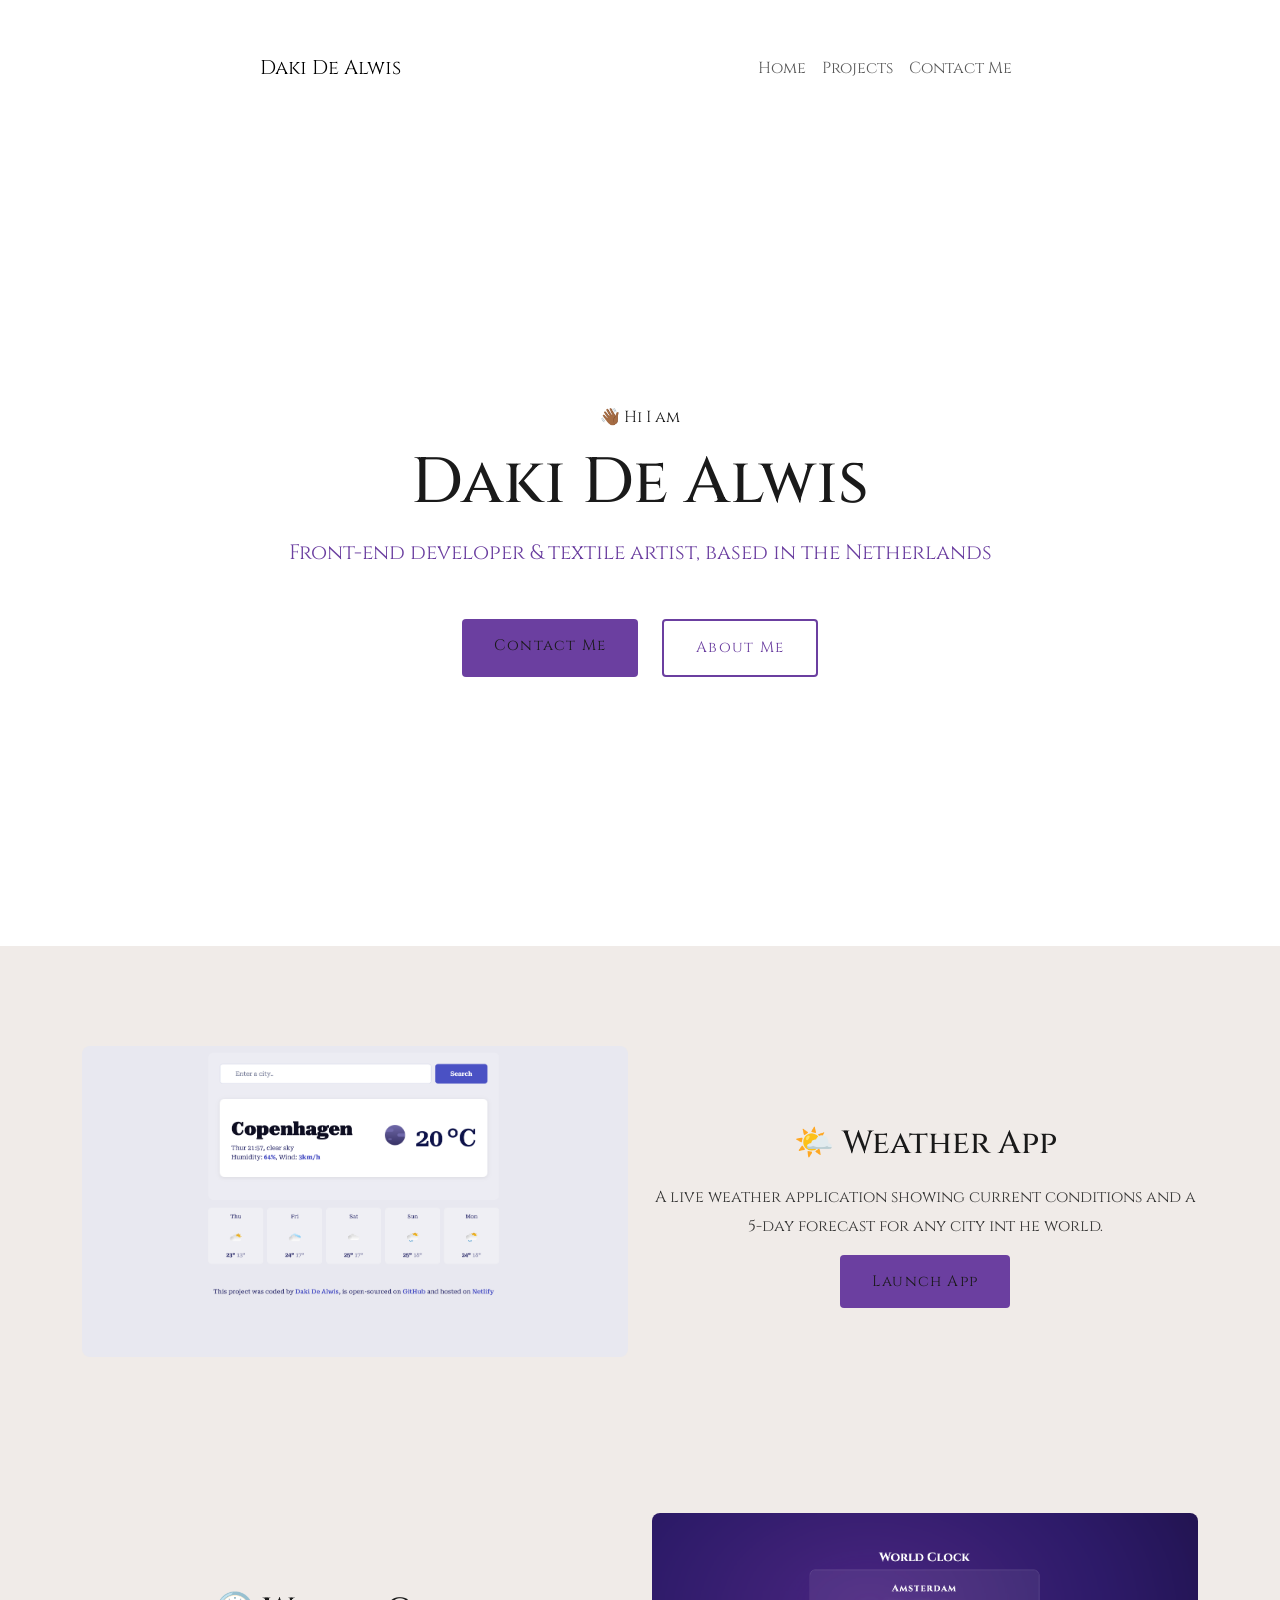
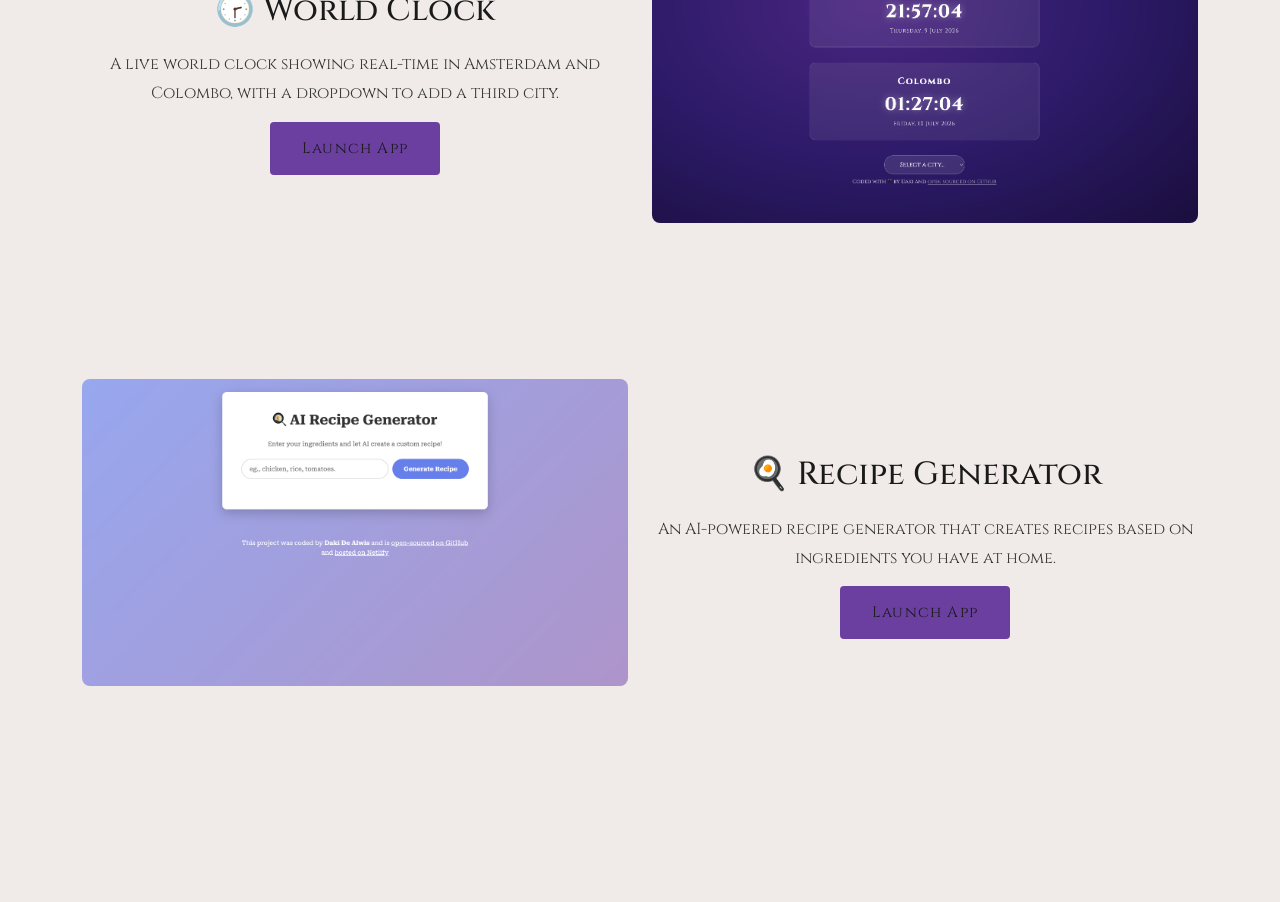
==== index.html @ 55eca7d0 "Add responsive navbar to about page, fix Contact Me Link, add project thumbnails html" ====
<!DOCTYPE html>
<html lang="en">
<head>
    <meta charset="UTF-8">
    <meta name="viewport" content="width=device-width, initial-scale=1.0">
    <title>Daki De Alwis</title>
    <link href="https://cdn.jsdelivr.net/npm/bootstrap@5.3.0/dist/css/bootstrap.min.css" 
  rel="stylesheet" />
    <link rel="stylesheet" href="style.css" />

</head>
<body>
    <nav class="navbar navbar-expand-lg navbar-light bg-white sticky-top">
        <div class="container">
            <a class="navbar-brand" href="#hero">Daki De Alwis</a>
            <div class="navbar-nav ms-auto">
                <a class="nav-link" href="#hero">Home</a>
                <a class="nav-link" href="#projects">Projects</a>
                <a class="nav-link" href="#contact">Contact Me</a>
            </div>
        </div>
    </nav>

    <section id="hero" class="hero-section">
        <div class="container text-center">
        <p>👋🏾 Hi I am</p>
        <h1>Daki De Alwis</h1>
        <h2>Front-end developer & textile artist, based in the Netherlands</h2>
        <div class="buttons">
            <a href="about.html#contact" class="button button-primary">Contact Me</a>
            <a href="about.html" class="button button-secondary">About Me</a>
        </div>
    </div>
    </section>

    <section id="projects" class="projects-section">
        <div class="container-lg">

            <div class="row align-items-center project-row">
                <div class="col-md-6">
                        <img src="weather-app.png" alt="Weather App Screenshot" class="project-image" />
                    </div>
                    <div class="col-md-6">
                        <h3>🌤️ Weather App</h3>
                        <p>A live weather application showing current conditions and a 5-day forecast for any city int he world.</p>
                        <a href="elegant-squirrel-b3b1a8.netlify.app" target="_blank" class="button button-primary">Launch App</a> 
                    </div>
                </div>

            <div class="row align-items-center project-row">
                <div class="col-md-6 order-md-2">
                        <img src="world-clock.png" alt="World Clock Screenshot" class="project-image" />
                </div>
                <div class="col-md-6 order-md-1">
                        <h3>🕝 World Clock</h3>
                        <p>A live world clock showing real-time in Amsterdam and Colombo, with a dropdown to add a third city.</p>
                        <a href="dakiworldclock.netlify.app" target="_blank" class="button button-primary">Launch App</a>
                    </div>
                </div>

                <div class="row align-items-center project-row">
                    <div class="col-md-6">
                        <img src="recipe-generator.png" alt="Recipe Generator Screenshot" class="project-image" />
                    </div>
                    <div class="col-md-6">  
                        <h3>🍳 Recipe Generator</h3>
                        <p>An AI-powered recipe generator that creates recipes based on ingredients you have at home.</p>
                        <a href="dakis-ai-recipe-generator.netlify.app" target="_blank" class="button button-primary">Launch App</a>
                    </div>
                </div>

        </div>
    </section>
    
    <script src="https://cdn.jsdelivr.net/npm/bootstrap@5.3.0/dist/js/bootstrap.bundle.min.js">
    </script>
</body>
</html>
---- style.css ----
@import url("https://fonts.googleapis.com/css2?family=Cinzel:wght@400;700&display=swap");

:root {
  --primary-color: #6b3fa0;
  --secondary-color: #f0ebe8;
  --text-dark: #1a1a1a;
  --text-light: #fffff;
  --font-main: "Cinzel", serif;
}

html {
  scroll-behavior: smooth;
}

* {
  margin: 0;
  padding: 0;
  box-sizing: border-box;
}

body {
  font-family: var(--font-main);
  color: var(--text-dark);
  min-height: 100vh;
  text-align: center;
}

.container {
  max-width: 800px;
  padding: 40px 20px;
}

h1 {
  font-size: 4rem;
  margin-bottom: 16px;
}

h2 {
  font-size: 1.3rem;
  font-weight: 400;
  color: var(--primary-color);
  margin-bottom: 48px;
  line-height: 1.6;
}

.buttons {
  display: flex;
  justify-content: center;
  gap: 24px;
}

.button {
  padding: 16px 32px;
  border-radius: 4px;
  text-decoration: none;
  font-family: var(--font-main);
  font-size: 0.95rem;
  letter-spacing: 0.08em;
}

.button-primary {
  background-color: var(--primary-color);
  color: var(--text-light);
}

.button-secondary {
  border: 2px solid var(--primary-color);
  color: var(--primary-color);
}

.about-container {
  max-width: 900px;
  margin: 0 auto;
  padding: 32px 20px;
  text-align: center;
}

.back-link {
  display: inline-block;
  margin-bottom: 32px;
  color: var(--primary-color);
  text-decoration: none;
  font-size: 0.85em;
  letter-spacing: 0.08em;
}

.cards {
  display: flex;
  gap: 24px;
  margin: 24px 0;
  text-align: left;
}

.card {
  background-color: var(--secondary-color);
  padding: 32px;
  border-radius: 8px;
  flex: 1;
  line-height: 1.8;
  display: flex;
  flex-direction: column;
  gap: 16px;
}

#contact {
  margin-top: 24px;
}

#contact h3 {
  font-size: 1.8rem;
  margin-bottom: 12px;
}

#contact a {
  color: var(--primary-color);
  font-size: 1rem;
  letter-spacing: 0.05em;
}

.hero-section {
  min-height: 90vh;
  display: flex;
  align-items: center;
  justify-content: center;
  text-align: center;
}

.projects-section {
  padding: 80px 20px;
  background-color: var(--secondary-color);
}

.project-row {
  margin-bottom: 100px;
  padding: 20px 0;
}

.project-row h3 {
  font-size: 2rem;
  margin-bottom: 20px;
}

.project-row p {
  font-size: 1rem;
  line-height: 1.8;
  margin-bottom: 28px;
  opacity: 0.85;
}

.project-image {
  width: 100%;
  border-radius: 8px;
  margin-bottom: 16px;
}
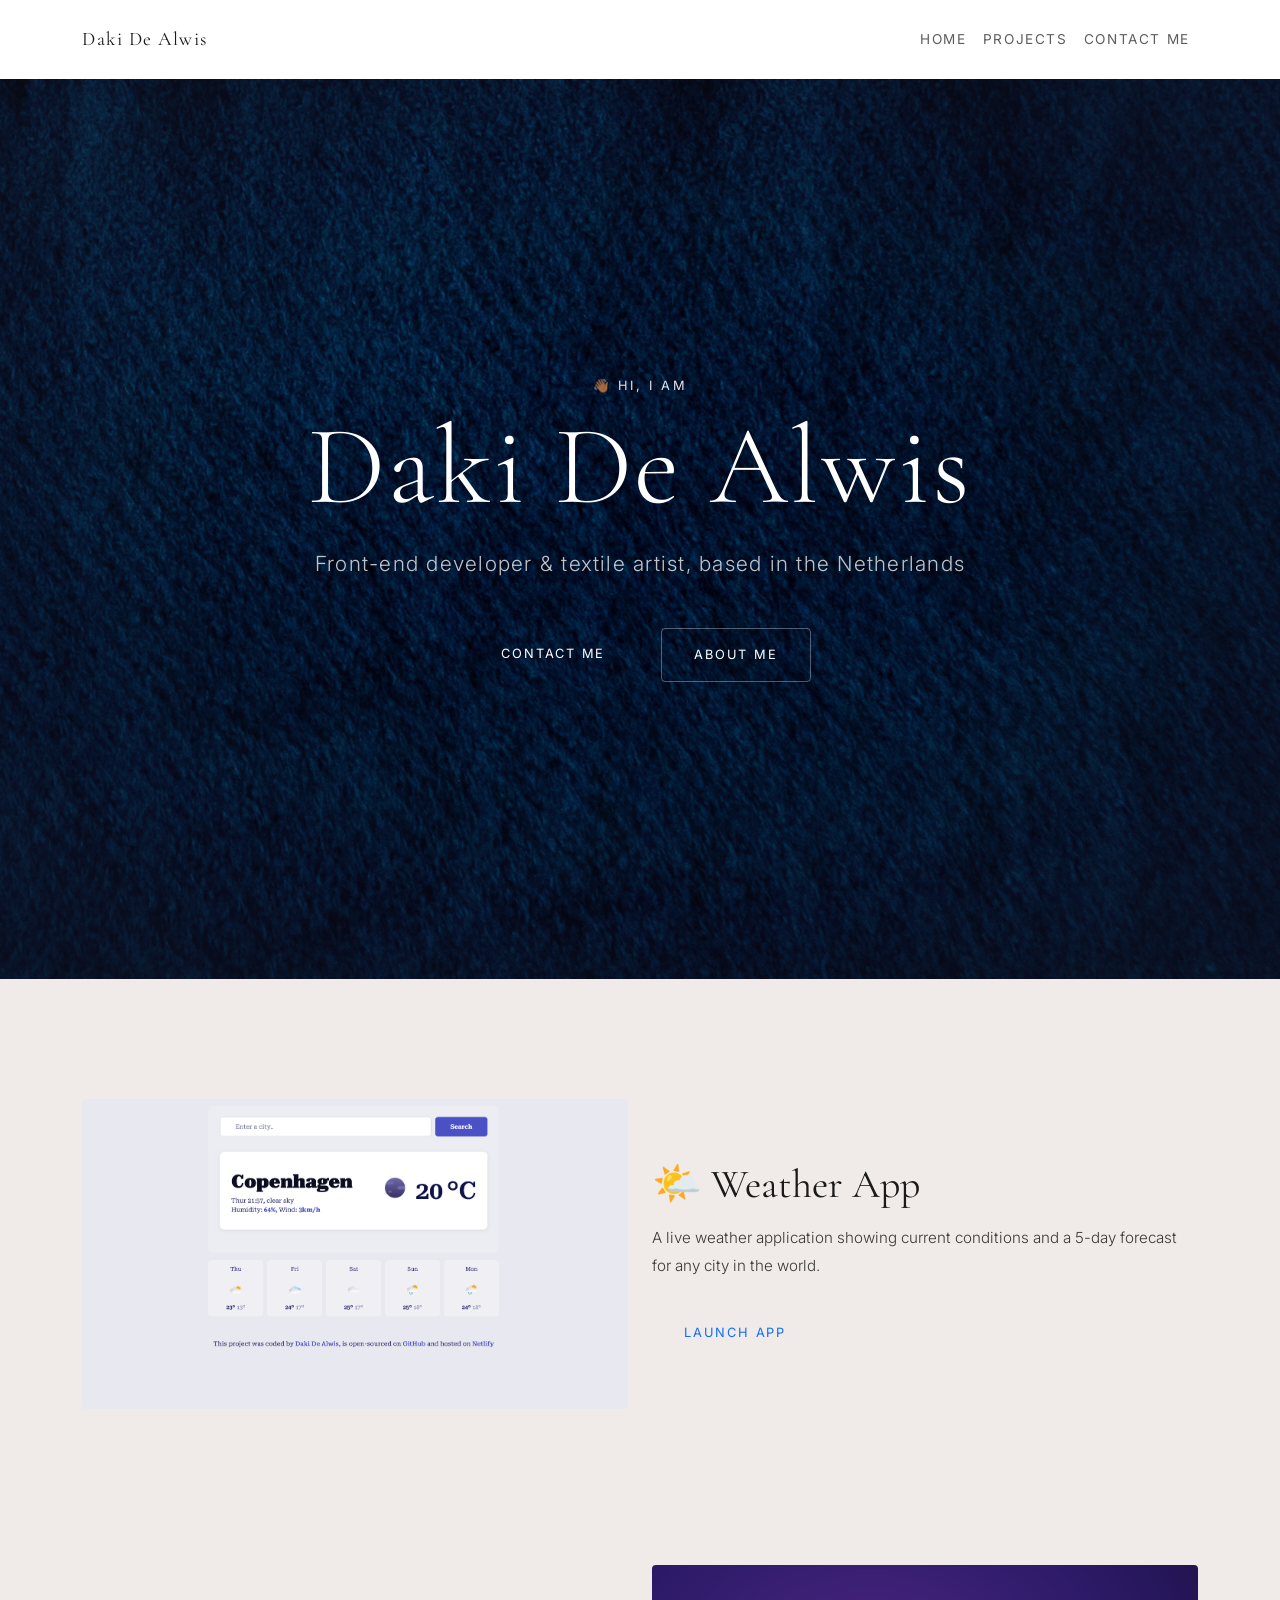
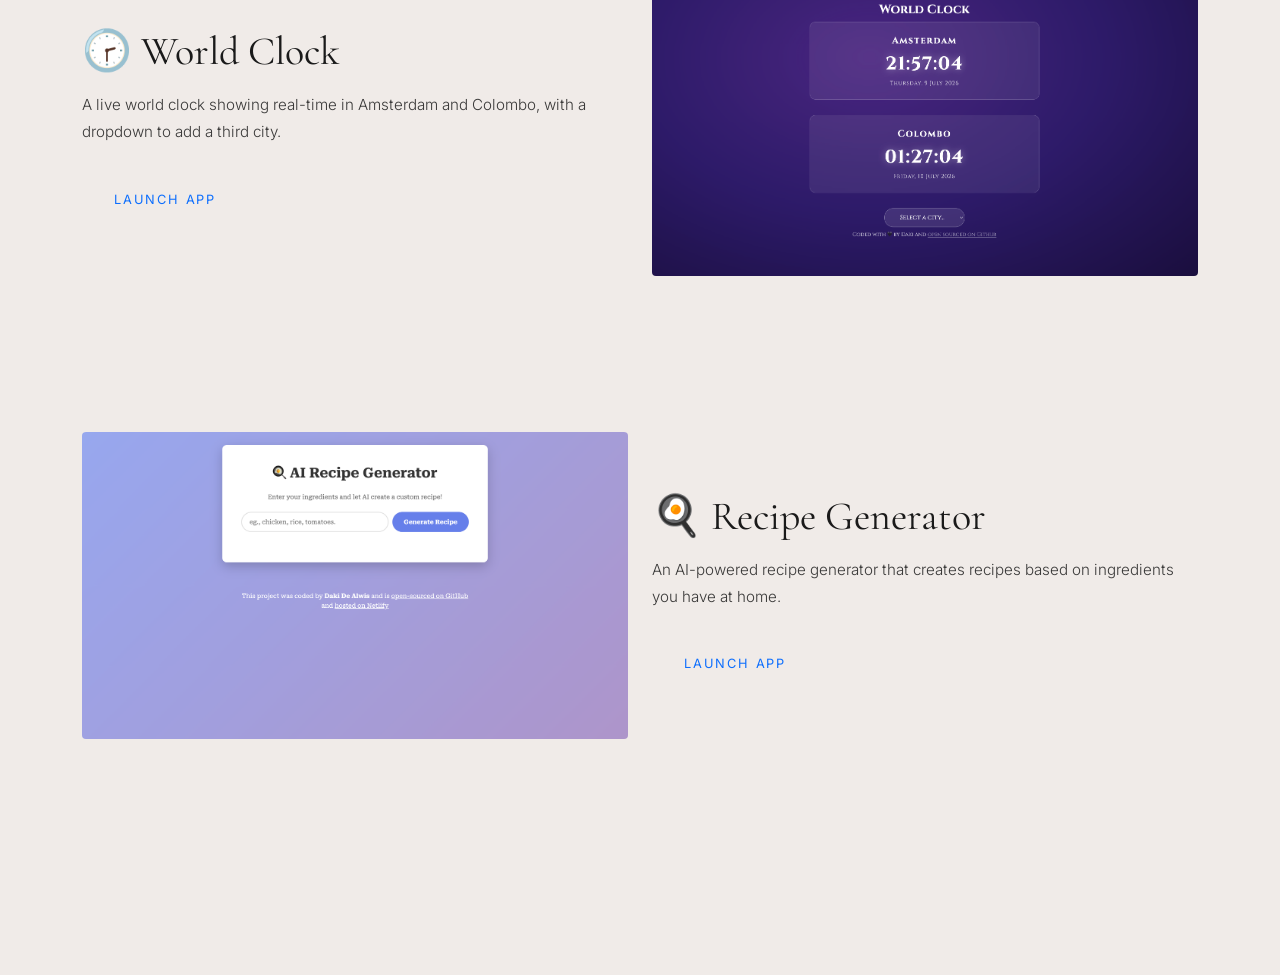
==== commit 8697da25: "Redesign hero: textile background, Cormorant/Inter fonts, indigo palette, button animation" ====
--- a/index.html
+++ b/index.html
@@ -3,7 +3,13 @@
 <head>
     <meta charset="UTF-8">
     <meta name="viewport" content="width=device-width, initial-scale=1.0">
-    <title>Daki De Alwis</title>
+    <title>Daki De Alwis - Frontend Developer & Textile Artist</title>
+    <meta name="description" content="Portfolio of Daki De Alwis, a front-end developer & textile artist based in the Netherlands, specialising in accessible and thoughtfully designed interfaces.">
+    <meta name="author" content="Daki De Alwis">
+    <meta property="og:title" content="Daki De Alwis - Front-end Developer & Textile Artist">
+    <meta property="og:description" content="Front-end developer working through SheCodes, with a humanities background and a maker's eye for detail and craft - committed to interfaces that are as considered as they are functional.">
+    <meta property="og:type" content="website">
+
     <link href="https://cdn.jsdelivr.net/npm/bootstrap@5.3.0/dist/css/bootstrap.min.css" 
   rel="stylesheet" />
     <link rel="stylesheet" href="style.css" />
@@ -13,6 +19,11 @@
     <nav class="navbar navbar-expand-lg navbar-light bg-white sticky-top">
         <div class="container">
             <a class="navbar-brand" href="#hero">Daki De Alwis</a>
+            <button class="navbar-toggler" type="button" data-bs-toggle="collapse" data-bs-target="#navbarNav">
+                <span class="navbar-toggler-icon"></span>
+            </button>
+            <div class="collapse navbar-collapse" id="navbarNav">
+                <div class="navbar-nav ms-auto">
             <div class="navbar-nav ms-auto">
                 <a class="nav-link" href="#hero">Home</a>
                 <a class="nav-link" href="#projects">Projects</a>
@@ -22,13 +33,20 @@
     </nav>
 
     <section id="hero" class="hero-section">
-        <div class="container text-center">
-        <p>👋🏾 Hi I am</p>
+        <div class="hero-overlay"></div>
+        <div class="hero-content">
+            <span class="hero-eyebrow">👋🏾 Hi, I am</span>
         <h1>Daki De Alwis</h1>
         <h2>Front-end developer & textile artist, based in the Netherlands</h2>
         <div class="buttons">
-            <a href="about.html#contact" class="button button-primary">Contact Me</a>
-            <a href="about.html" class="button button-secondary">About Me</a>
+            <a href="about.html#contact" class="button button-primary">
+                <span class="button-bg"></span> 
+                <span class="button-text">Contact Me</span>
+            </a>
+            <a href="about.html" class="button button-secondary">
+                <span class="button-bg"></span>  
+                <span class="button-text">About Me</span>
+            </a>
         </div>
     </div>
     </section>
@@ -42,7 +60,7 @@
                     </div>
                     <div class="col-md-6">
                         <h3>🌤️ Weather App</h3>
-                        <p>A live weather application showing current conditions and a 5-day forecast for any city int he world.</p>
+                        <p>A live weather application showing current conditions and a 5-day forecast for any city in the world.</p>
                         <a href="elegant-squirrel-b3b1a8.netlify.app" target="_blank" class="button button-primary">Launch App</a> 
                     </div>
                 </div>
--- a/style.css
+++ b/style.css
@@ -1,11 +1,14 @@
-@import url("https://fonts.googleapis.com/css2?family=Cinzel:wght@400;700&display=swap");
+@import url("https://fonts.googleapis.com/css2?family=Cormorant+Garamond:wght@300;400;600&family=Inter:wght@300;400;500&display=swap");
 
 :root {
-  --primary-color: #6b3fa0;
+  --primary-color: #364767;
+  --primary-hover: #3d4e6f;
+  --accent-color: #2d416c;
   --secondary-color: #f0ebe8;
   --text-dark: #1a1a1a;
-  --text-light: #fffff;
-  --font-main: "Cinzel", serif;
+  --text-light: #ffffff;
+  --font-display: "Cormorant Garamond", serif;
+  --font-body: "Inter", sans-serif;
 }
 
 html {
@@ -19,28 +22,97 @@
 }
 
 body {
-  font-family: var(--font-main);
+  font-family: var(--font-body);
   color: var(--text-dark);
   min-height: 100vh;
+}
+
+a {
+  text-decoration: none;
+}
+
+.navbar {
+  padding-top: 20px;
+  padding-bottom: 20px;
+}
+.navbar-brand {
+  font-family: var(--font-display);
+  font-size: 1.2rem;
+  letter-spacing: 0.08em;
+  color: var(--text-dark) !important;
+}
+
+.nav-link {
+  font-family: var(--font-body);
+  font-size: 0.85rem;
+  letter-spacing: 0.12em;
+  text-transform: uppercase;
+  color: var(--text-dark) !important;
+  opacity: 0.7;
+}
+
+.nav-link:hover {
+  opacity: 1;
+}
+
+.hero-section {
+  min-height: 100vh;
+  display: flex;
+  align-items: center;
+  justify-content: center;
   text-align: center;
-}
-
-.container {
+  position: relative;
+  background-image: url("hero-bg.jpg");
+  background-size: cover;
+  background-position: center;
+}
+
+.hero-overlay {
+  position: absolute;
+  inset: 0;
+  background: radial-gradient(
+    ellipse 60% 60% at 50% 50%,
+    rgba(15, 20, 35, 0) 0%,
+    rgba(15, 20, 35, 0.15) 50%,
+    rgba(15, 20, 35, 0.55) 100%
+  );
+}
+
+.hero-content {
+  position: relative;
+  z-index: 1;
+  padding: 40px 20px;
   max-width: 800px;
-  padding: 40px 20px;
+}
+
+.hero-eyebrow {
+  font-family: var(--font-body);
+  font-size: 0.8em;
+  letter-spacing: 0.2em;
+  text-transform: uppercase;
+  color: rgb(226, 232, 240);
+  margin-bottom: 16px;
+  display: block;
 }
 
 h1 {
-  font-size: 4rem;
-  margin-bottom: 16px;
+  font-family: var(--font-display);
+  font-size: 7rem;
+  font-weight: 300;
+  line-height: 1;
+  letter-spacing: 0.02em;
+  color: #ffffff;
+  margin-bottom: 24px;
 }
 
 h2 {
+  font-family: var(--font-body);
   font-size: 1.3rem;
-  font-weight: 400;
-  color: var(--primary-color);
+  font-weight: 300;
+  color: rgba(255, 255, 255, 0.75);
   margin-bottom: 48px;
   line-height: 1.6;
+  letter-spacing: 0.06em;
 }
 
 .buttons {
@@ -50,22 +122,88 @@
 }
 
 .button {
+  position: relative;
+  overflow: hidden;
   padding: 16px 32px;
   border-radius: 4px;
   text-decoration: none;
-  font-family: var(--font-main);
-  font-size: 0.95rem;
-  letter-spacing: 0.08em;
-}
-
-.button-primary {
-  background-color: var(--primary-color);
-  color: var(--text-light);
+  font-family: var(--font-body);
+  font-size: 0.8rem;
+  letter-spacing: 0.14em;
+  text-transform: uppercase;
+  display: inline-block;
+  cursor: pointer;
+}
+
+.button-bg {
+  position: absolute;
+  left: 0;
+  top: 100%;
+  width: 100%;
+  height: 100%;
+  transition: transform 0.4s cubic-bezier(0.645, 0.045, 0.355, 1);
+  z-index: 0;
+}
+
+.button-text {
+  position: relative;
+  z-index: 1;
+  mix-blend-mode: difference;
+  color: white;
+}
+
+.button-primary .button-bg {
+  background-color: #364767;
+  transform: translateY(0%);
+}
+
+.button-primary:hover .button-bg {
+  transform: translateY(-100%);
 }
 
 .button-secondary {
-  border: 2px solid var(--primary-color);
-  color: var(--primary-color);
+  border: 1px solid rgba(255, 255, 255, 0.324);
+  color: #ffffff;
+}
+
+.button-secondary .button-bg {
+  background-color: #ffffff;
+  transform: translateY(0%);
+}
+
+.button-secondary:hover .button-bg {
+  transform: translateY(-100%);
+}
+
+.projects-section {
+  padding: 100px 20px;
+  background-color: var(--secondary-color);
+}
+
+.project-row {
+  margin-bottom: 100px;
+  padding: 20px 0;
+}
+
+.project-row h3 {
+  font-family: var(--font-display);
+  font-size: 2.5rem;
+  font-weight: 400;
+  margin-bottom: 16px;
+}
+
+.project-row p {
+  font-size: 0.95em;
+  line-height: 1.8;
+  margin-bottom: 28px;
+  opacity: 0.85;
+  font-weight: 300;
+}
+
+.project-image {
+  width: 100%;
+  border-radius: 4px;
+  margin-bottom: 16px;
 }
 
 .about-container {
@@ -80,8 +218,9 @@
   margin-bottom: 32px;
   color: var(--primary-color);
   text-decoration: none;
-  font-size: 0.85em;
-  letter-spacing: 0.08em;
+  font-size: 0.8em;
+  letter-spacing: 0.1em;
+  text-transform: uppercase;
 }
 
 .cards {
@@ -94,20 +233,25 @@
 .card {
   background-color: var(--secondary-color);
   padding: 32px;
-  border-radius: 8px;
+  border-radius: 4px;
   flex: 1;
   line-height: 1.8;
   display: flex;
   flex-direction: column;
   gap: 16px;
+  font-size: 0.95em;
+  font-weight: 300;
 }
 
 #contact {
-  margin-top: 24px;
+  margin-top: 48px;
+  padding-bottom: 60px;
 }
 
 #contact h3 {
-  font-size: 1.8rem;
+  font-family: var(--font-display);
+  font-size: 2rem;
+  font-weight: 400;
   margin-bottom: 12px;
 }
 
@@ -117,38 +261,46 @@
   letter-spacing: 0.05em;
 }
 
-.hero-section {
-  min-height: 90vh;
-  display: flex;
+.projects-thumb {
+  flex: 1;
+  display: flex;
+  flex-direction: column;
+  gap: 12px;
   align-items: center;
-  justify-content: center;
+  margin-bottom: 32px;
+}
+
+.projects-thumb .button {
+  padding: 8px 16px;
+  font-size: 0.8em;
+  width: 100%;
   text-align: center;
-}
-
-.projects-section {
-  padding: 80px 20px;
-  background-color: var(--secondary-color);
-}
-
-.project-row {
-  margin-bottom: 100px;
-  padding: 20px 0;
-}
-
-.project-row h3 {
-  font-size: 2rem;
-  margin-bottom: 20px;
-}
-
-.project-row p {
-  font-size: 1rem;
-  line-height: 1.8;
-  margin-bottom: 28px;
-  opacity: 0.85;
-}
-
-.project-image {
-  width: 100%;
-  border-radius: 8px;
-  margin-bottom: 16px;
-}
+  display: block;
+}
+
+@media (max-width: 768px) {
+  .cards {
+    flex-direction: column;
+  }
+
+  .card {
+    width: 100%;
+  }
+
+  .about-container {
+    padding: 24px 16px;
+  }
+
+  h1 {
+    font-size: 3.5rem;
+  }
+
+  h2 {
+    font-size: 0.9rem;
+  }
+
+  .buttons {
+    flex-direction: column;
+    align-items: center;
+  }
+}
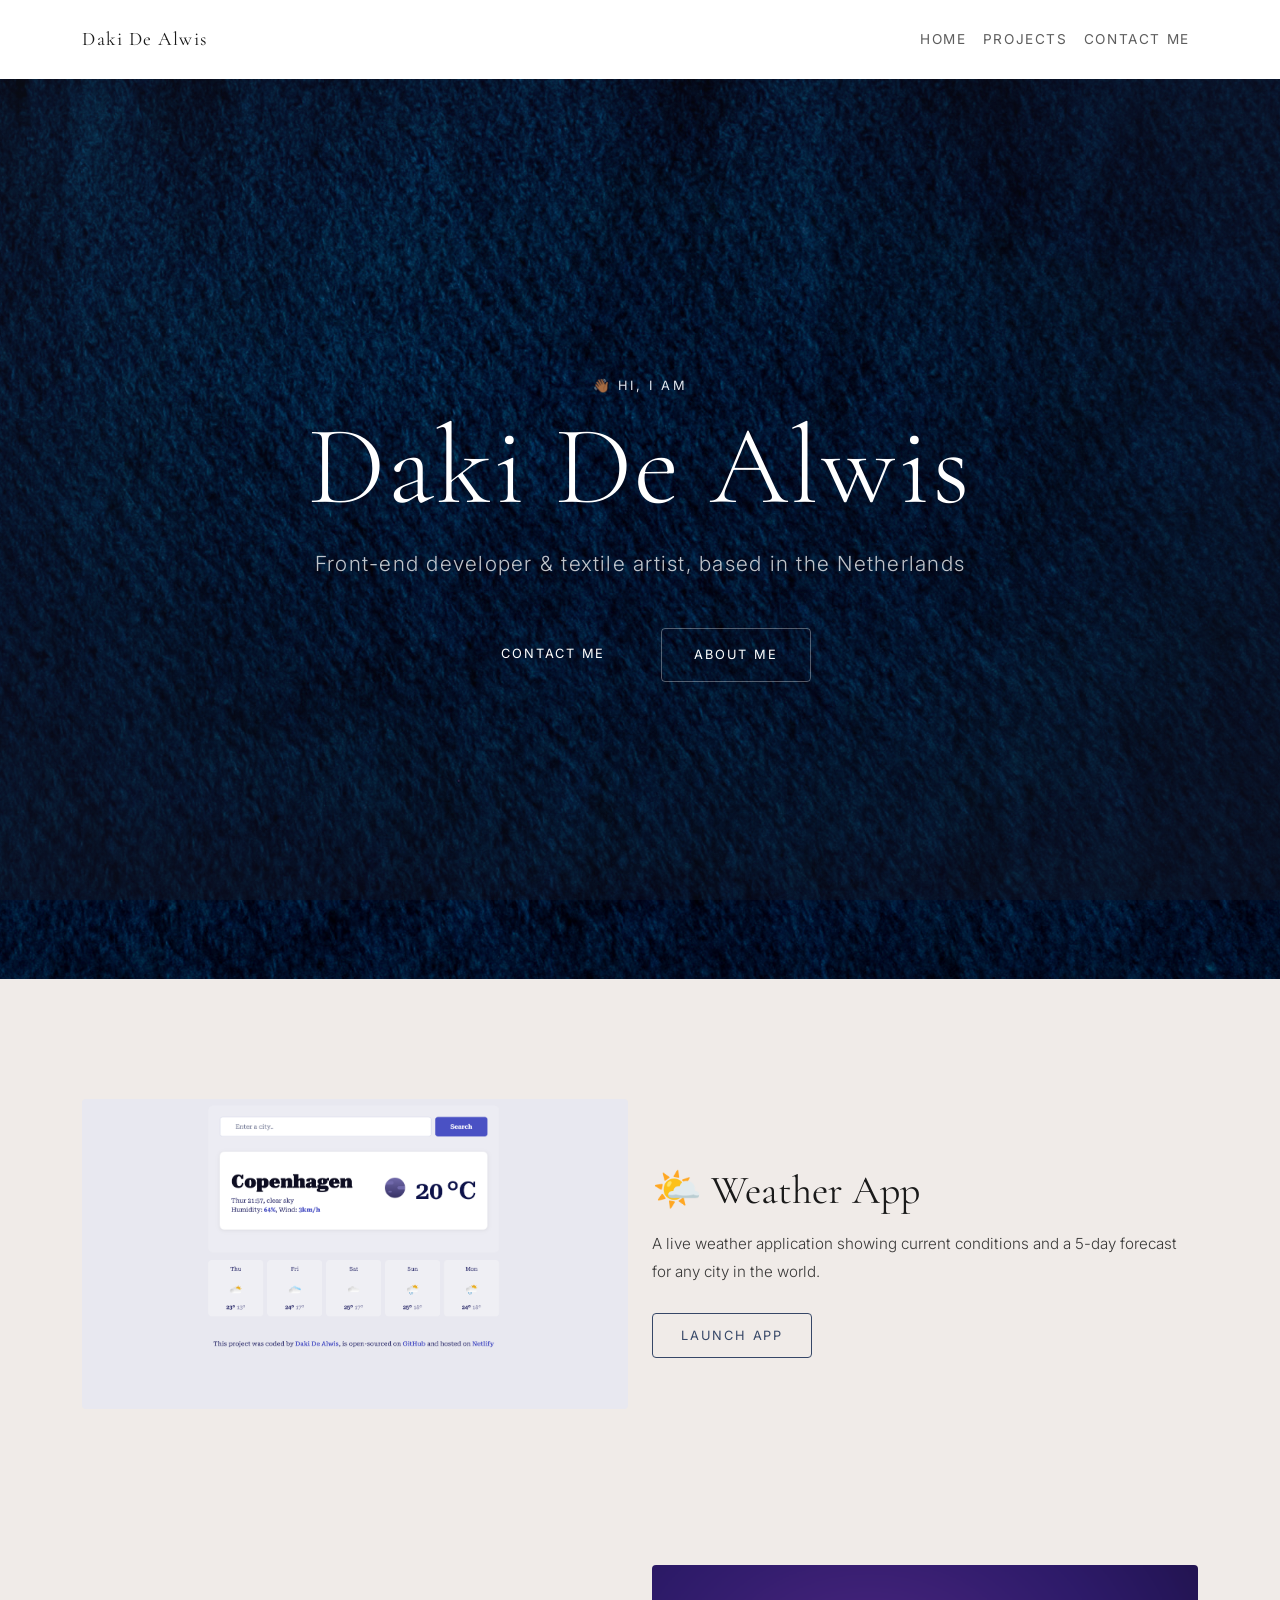
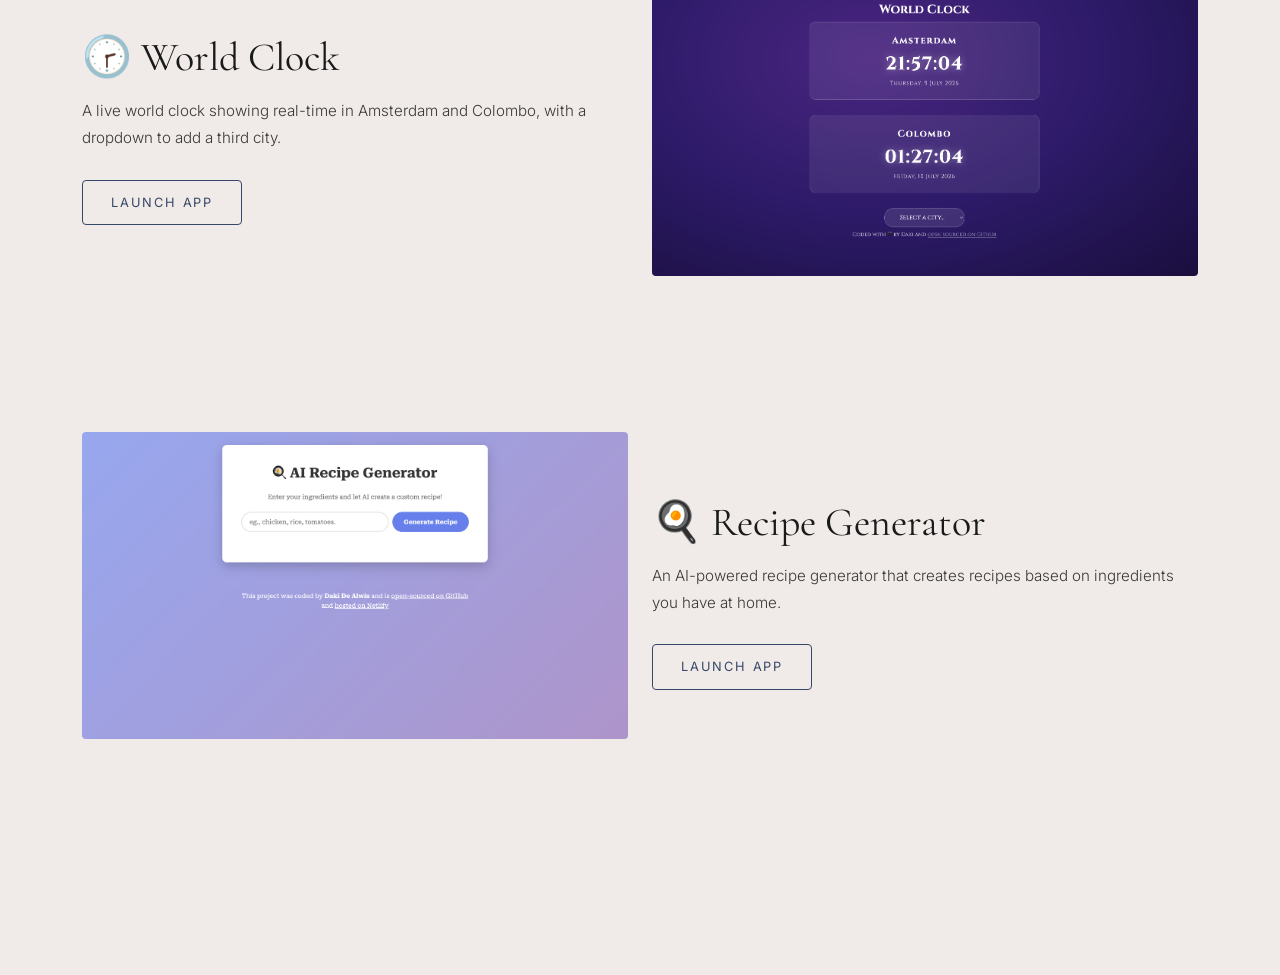
==== commit c467a27f: "Fix Launch App buttons, fix Contact Me navbar link" ====
--- a/index.html
+++ b/index.html
@@ -27,7 +27,7 @@
             <div class="navbar-nav ms-auto">
                 <a class="nav-link" href="#hero">Home</a>
                 <a class="nav-link" href="#projects">Projects</a>
-                <a class="nav-link" href="#contact">Contact Me</a>
+                <a class="nav-link" href="about.html#contact">Contact Me</a>
             </div>
         </div>
     </nav>
@@ -61,7 +61,7 @@
                     <div class="col-md-6">
                         <h3>🌤️ Weather App</h3>
                         <p>A live weather application showing current conditions and a 5-day forecast for any city in the world.</p>
-                        <a href="elegant-squirrel-b3b1a8.netlify.app" target="_blank" class="button button-primary">Launch App</a> 
+                        <a href="elegant-squirrel-b3b1a8.netlify.app" target="_blank" class="launch-btn">Launch App</a> 
                     </div>
                 </div>
 
@@ -72,7 +72,7 @@
                 <div class="col-md-6 order-md-1">
                         <h3>🕝 World Clock</h3>
                         <p>A live world clock showing real-time in Amsterdam and Colombo, with a dropdown to add a third city.</p>
-                        <a href="dakiworldclock.netlify.app" target="_blank" class="button button-primary">Launch App</a>
+                        <a href="dakiworldclock.netlify.app" target="_blank" class="launch-btn">Launch App</a>
                     </div>
                 </div>
 
@@ -83,7 +83,7 @@
                     <div class="col-md-6">  
                         <h3>🍳 Recipe Generator</h3>
                         <p>An AI-powered recipe generator that creates recipes based on ingredients you have at home.</p>
-                        <a href="dakis-ai-recipe-generator.netlify.app" target="_blank" class="button button-primary">Launch App</a>
+                        <a href="dakis-ai-recipe-generator.netlify.app" target="_blank" class="launch-btn">Launch App</a>
                     </div>
                 </div>
 
@@ -92,5 +92,6 @@
     
     <script src="https://cdn.jsdelivr.net/npm/bootstrap@5.3.0/dist/js/bootstrap.bundle.min.js">
     </script>
+    
 </body>
 </html>
--- a/style.css
+++ b/style.css
@@ -61,7 +61,6 @@
   align-items: center;
   justify-content: center;
   text-align: center;
-  position: relative;
   background-image: url("hero-bg.jpg");
   background-size: cover;
   background-position: center;
@@ -206,6 +205,25 @@
   margin-bottom: 16px;
 }
 
+.launch-btn {
+  display: inline-block;
+  padding: 12px 28px;
+  border: 1px solid #364767;
+  border-radius: 4px;
+  color: #364767;
+  font-family: var(--font-body);
+  font-size: 0.8rem;
+  letter-spacing: 0.14em;
+  text-transform: uppercase;
+  text-decoration: none;
+  transition: all 0.3s ease;
+}
+
+.launch-btn:hover {
+  background-color: #364767;
+  color: white;
+}
+
 .about-container {
   max-width: 900px;
   margin: 0 auto;
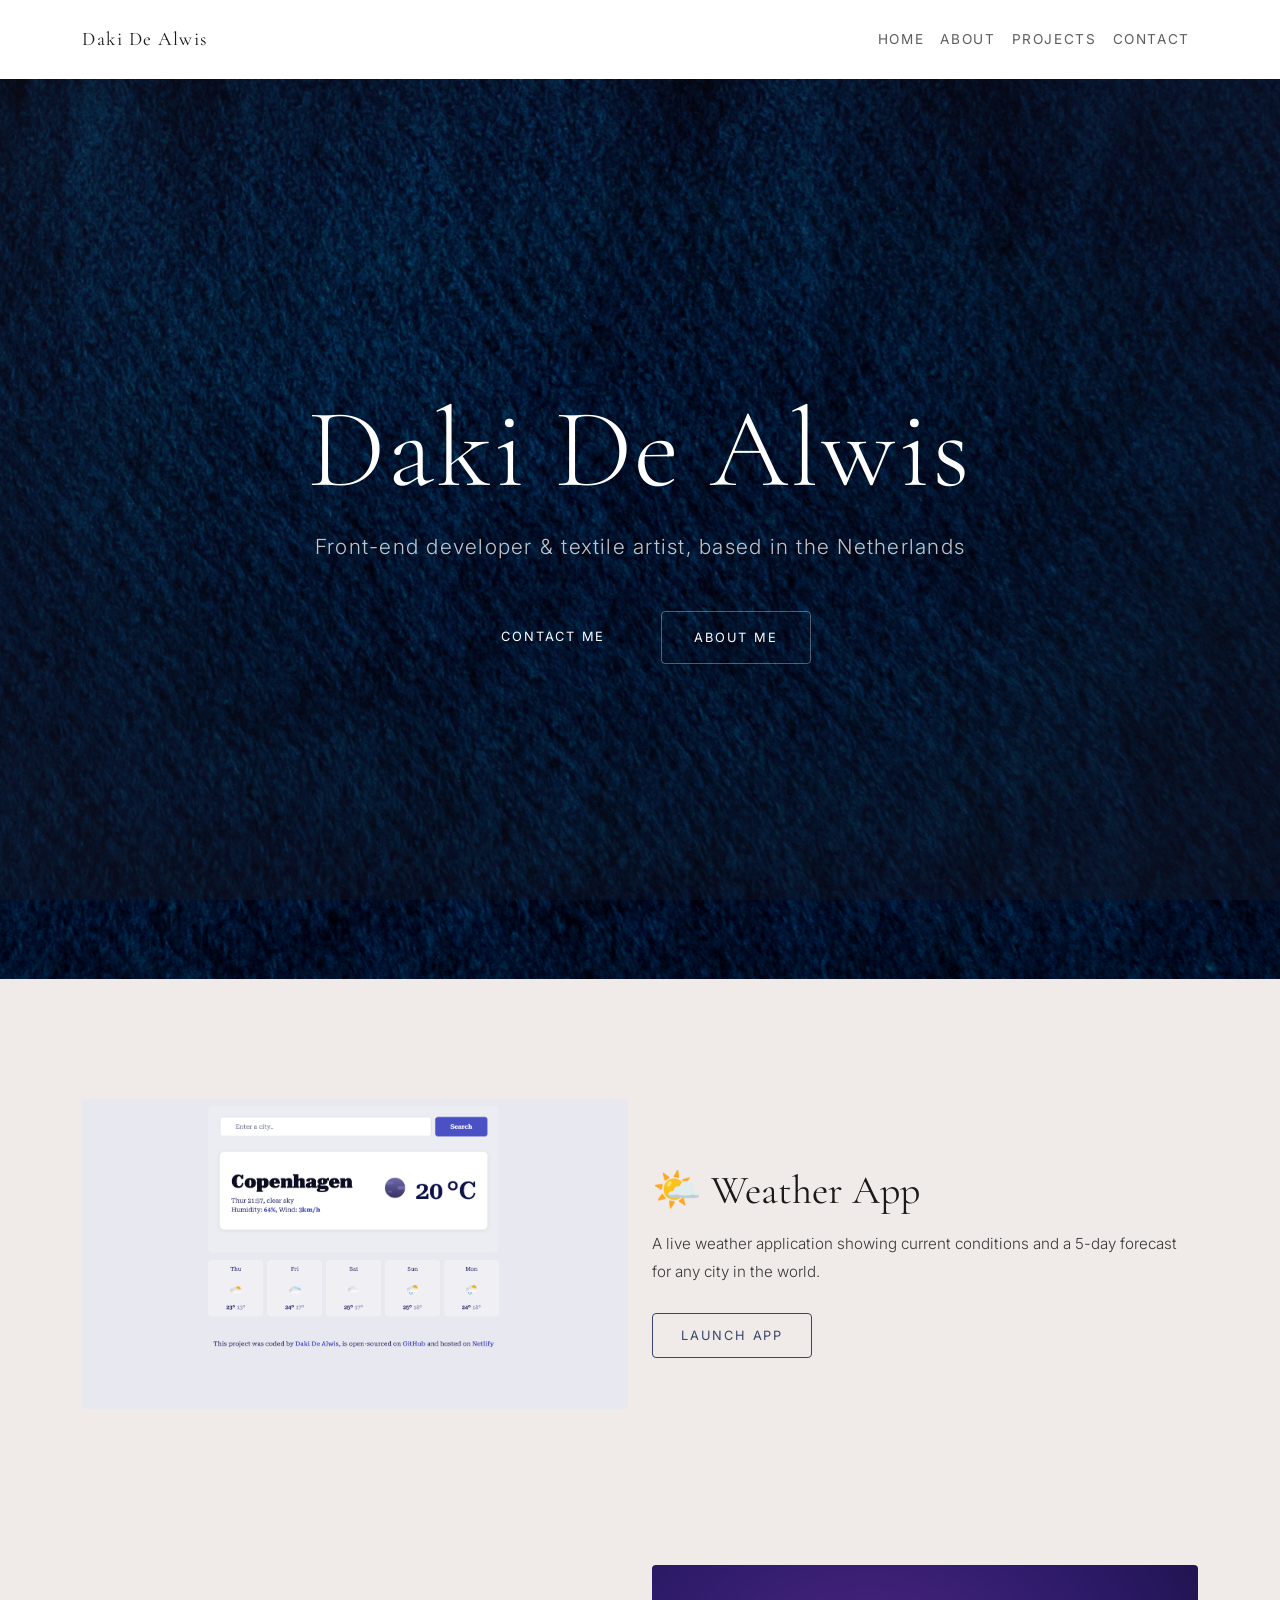
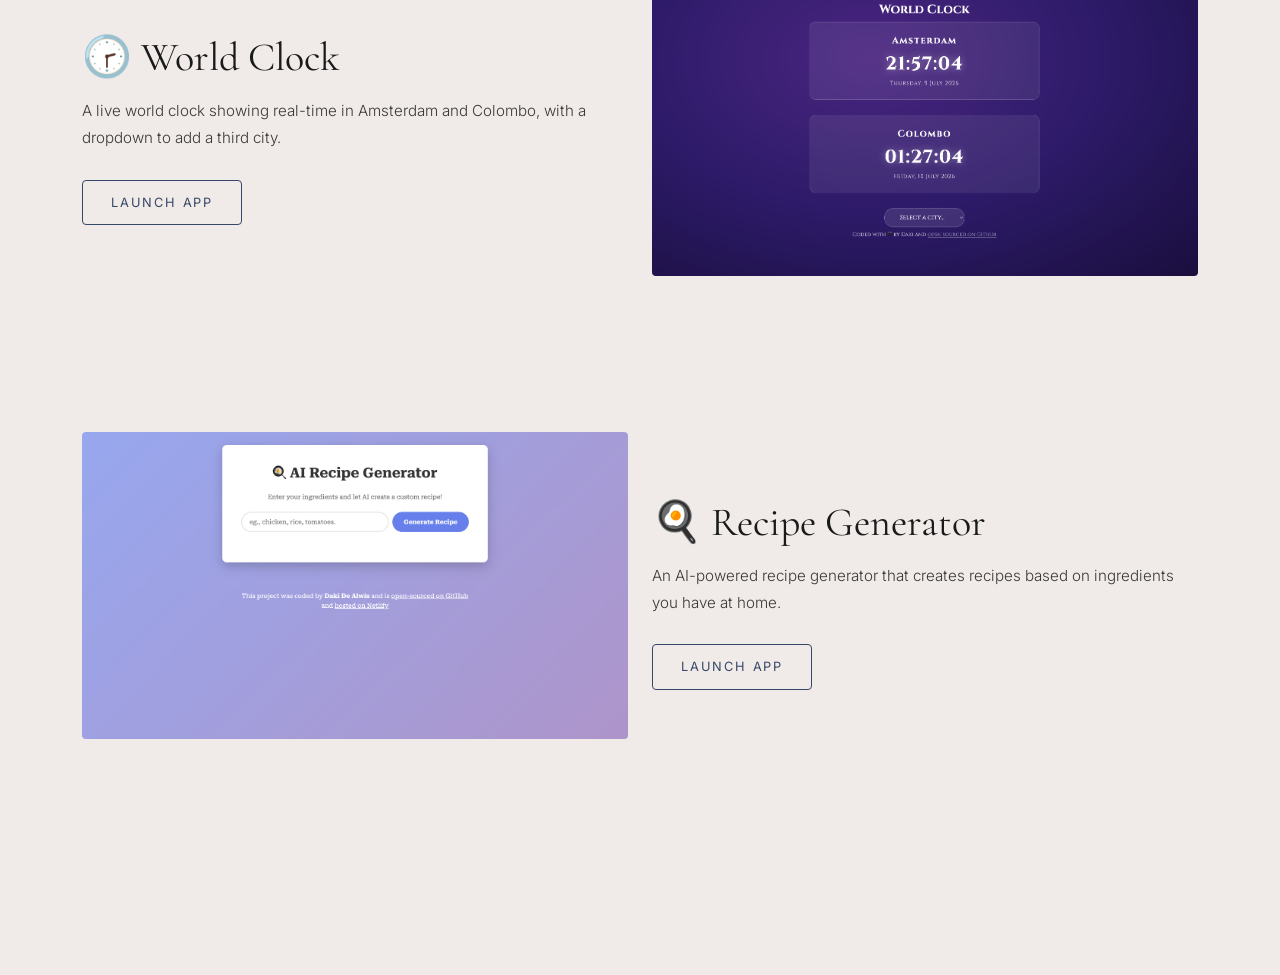
==== commit ce8964ef: "Add contact page structure with placeholder email" ====
--- a/index.html
+++ b/index.html
@@ -24,10 +24,11 @@
             </button>
             <div class="collapse navbar-collapse" id="navbarNav">
                 <div class="navbar-nav ms-auto">
-            <div class="navbar-nav ms-auto">
-                <a class="nav-link" href="#hero">Home</a>
-                <a class="nav-link" href="#projects">Projects</a>
-                <a class="nav-link" href="about.html#contact">Contact Me</a>
+                <a class="nav-link" href=index.html>Home</a>
+                <a class="nav-link" href="about.html">About</a>
+                <a class="nav-link" href="work.html">Projects</a>
+                <a class="nav-link" href="contact.html">Contact</a>
+            </div>
             </div>
         </div>
     </nav>
@@ -35,7 +36,6 @@
     <section id="hero" class="hero-section">
         <div class="hero-overlay"></div>
         <div class="hero-content">
-            <span class="hero-eyebrow">👋🏾 Hi, I am</span>
         <h1>Daki De Alwis</h1>
         <h2>Front-end developer & textile artist, based in the Netherlands</h2>
         <div class="buttons">
--- a/style.css
+++ b/style.css
@@ -84,14 +84,8 @@
   max-width: 800px;
 }
 
-.hero-eyebrow {
-  font-family: var(--font-body);
-  font-size: 0.8em;
-  letter-spacing: 0.2em;
-  text-transform: uppercase;
-  color: rgb(226, 232, 240);
-  margin-bottom: 16px;
-  display: block;
+.hero-content h1 {
+  color: #ffffff;
 }
 
 h1 {
@@ -100,7 +94,6 @@
   font-weight: 300;
   line-height: 1;
   letter-spacing: 0.02em;
-  color: #ffffff;
   margin-bottom: 24px;
 }
 
@@ -182,6 +175,24 @@
 .project-row {
   margin-bottom: 100px;
   padding: 20px 0;
+  position: relative;
+  z-index: 0;
+  transition: transform 0.3s ease;
+}
+
+.project-row::before {
+  content: "";
+  position: absolute;
+  inset: -24px -32px;
+  background: rgba(54, 71, 103, 0.102);
+  border-radius: 12px;
+  opacity: 0;
+  z-index: -1;
+  transition: opacity 0.3s ease;
+}
+
+.project-row:hover::before {
+  opacity: 1;
 }
 
 .project-row h3 {
@@ -296,6 +307,58 @@
   display: block;
 }
 
+.work-container {
+  max-width: 1100px;
+  margin: 0 auto;
+  padding: 60px 20px;
+  text-align: center;
+}
+
+.work-card {
+  background: var(--secondary-color);
+  border-radius: 4px;
+  padding: 24px;
+  margin-bottom: 32px;
+  display: flex;
+  flex-direction: column;
+  gap: 12px;
+  position: relative;
+  transition: transform 0.3s ease;
+}
+
+.work-card h3 {
+  font-family: var(--font-display);
+  font-size: 1.5rem;
+  font-weight: 400;
+  margin-top: 8px;
+}
+
+.work-card p {
+  font-size: 0.9rem;
+  line-height: 1.8;
+  opacity: 0.75;
+  font-weight: 300;
+}
+
+.work-card::before {
+  content: "";
+  position: absolute;
+  inset: -12px;
+  background: rgba(54, 71, 103, 0.08);
+  border-radius: 8px;
+  opacity: 0;
+  z-index: -1;
+  transition: opacity 0.3s ease;
+}
+
+.work-card:hover {
+  transform: translateY(-4px);
+}
+
+.work-card:hover::before {
+  opacity: 1;
+}
+
 @media (max-width: 768px) {
   .cards {
     flex-direction: column;
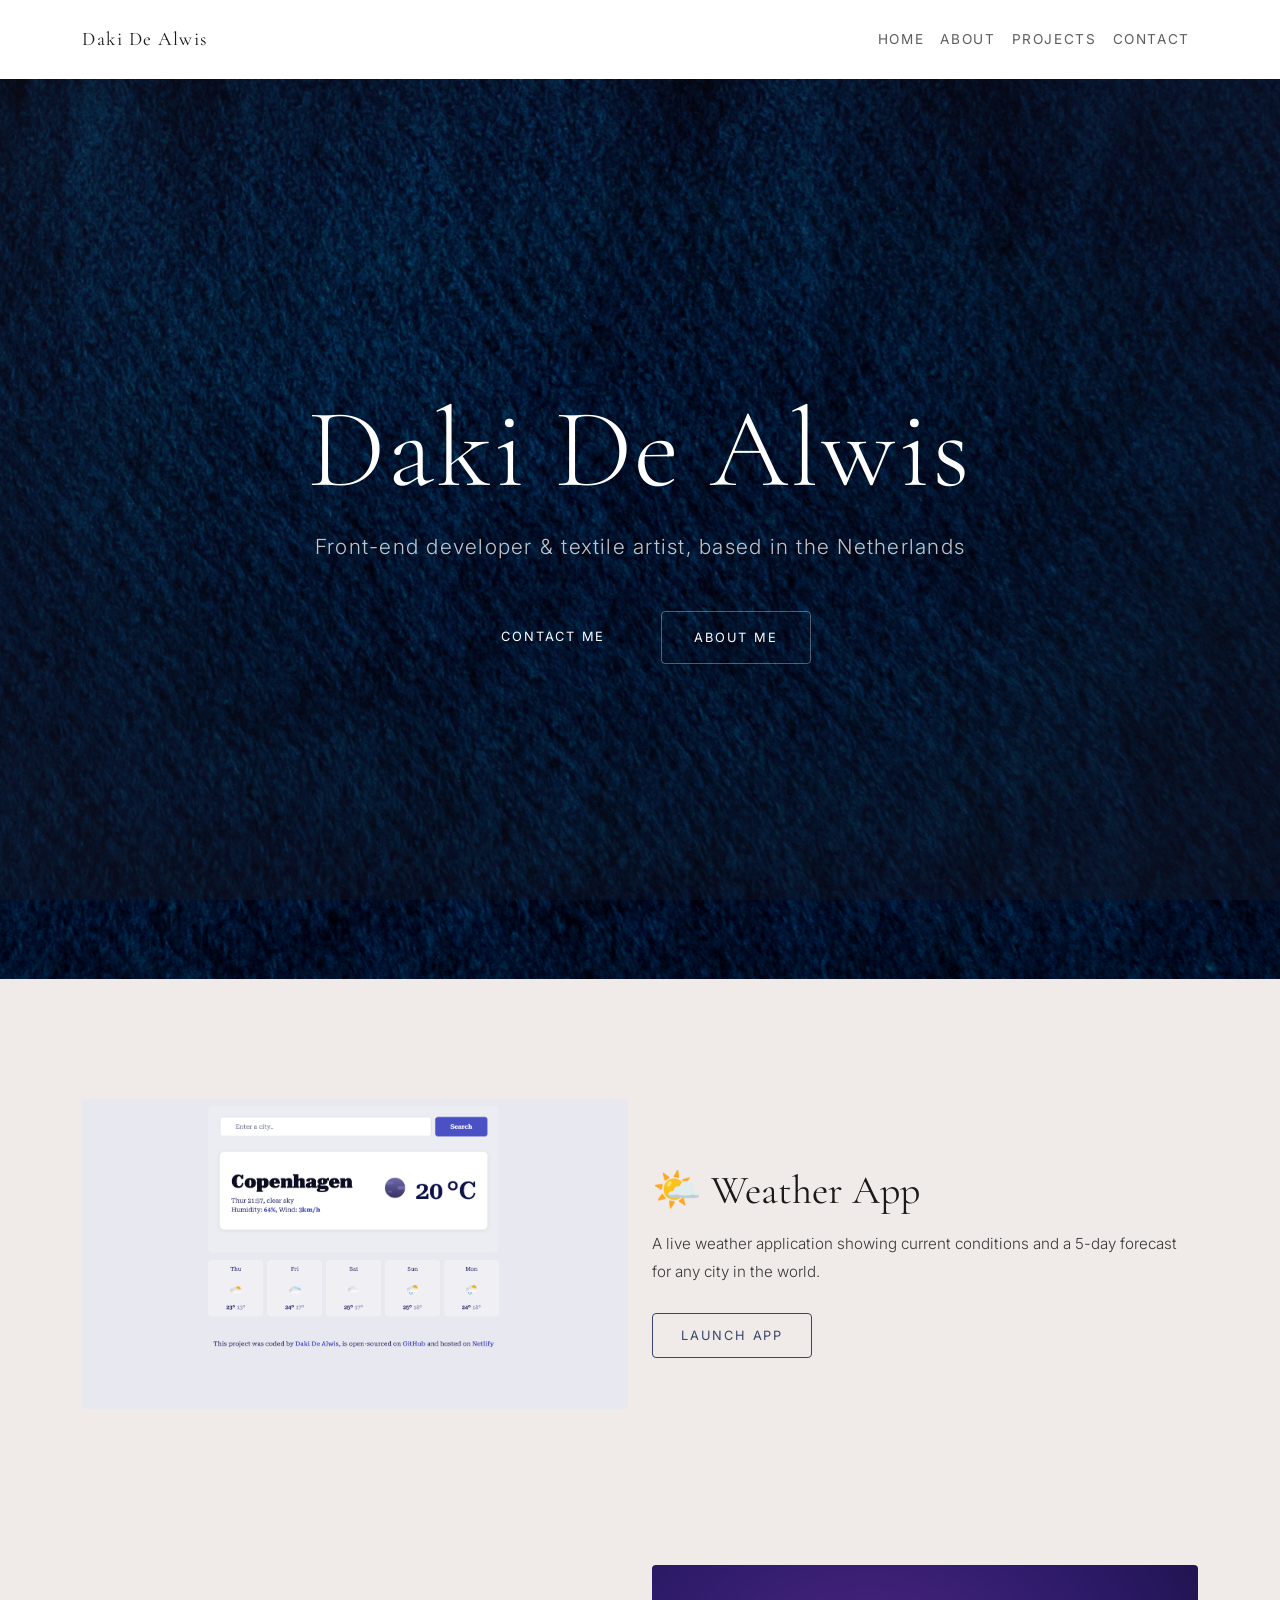
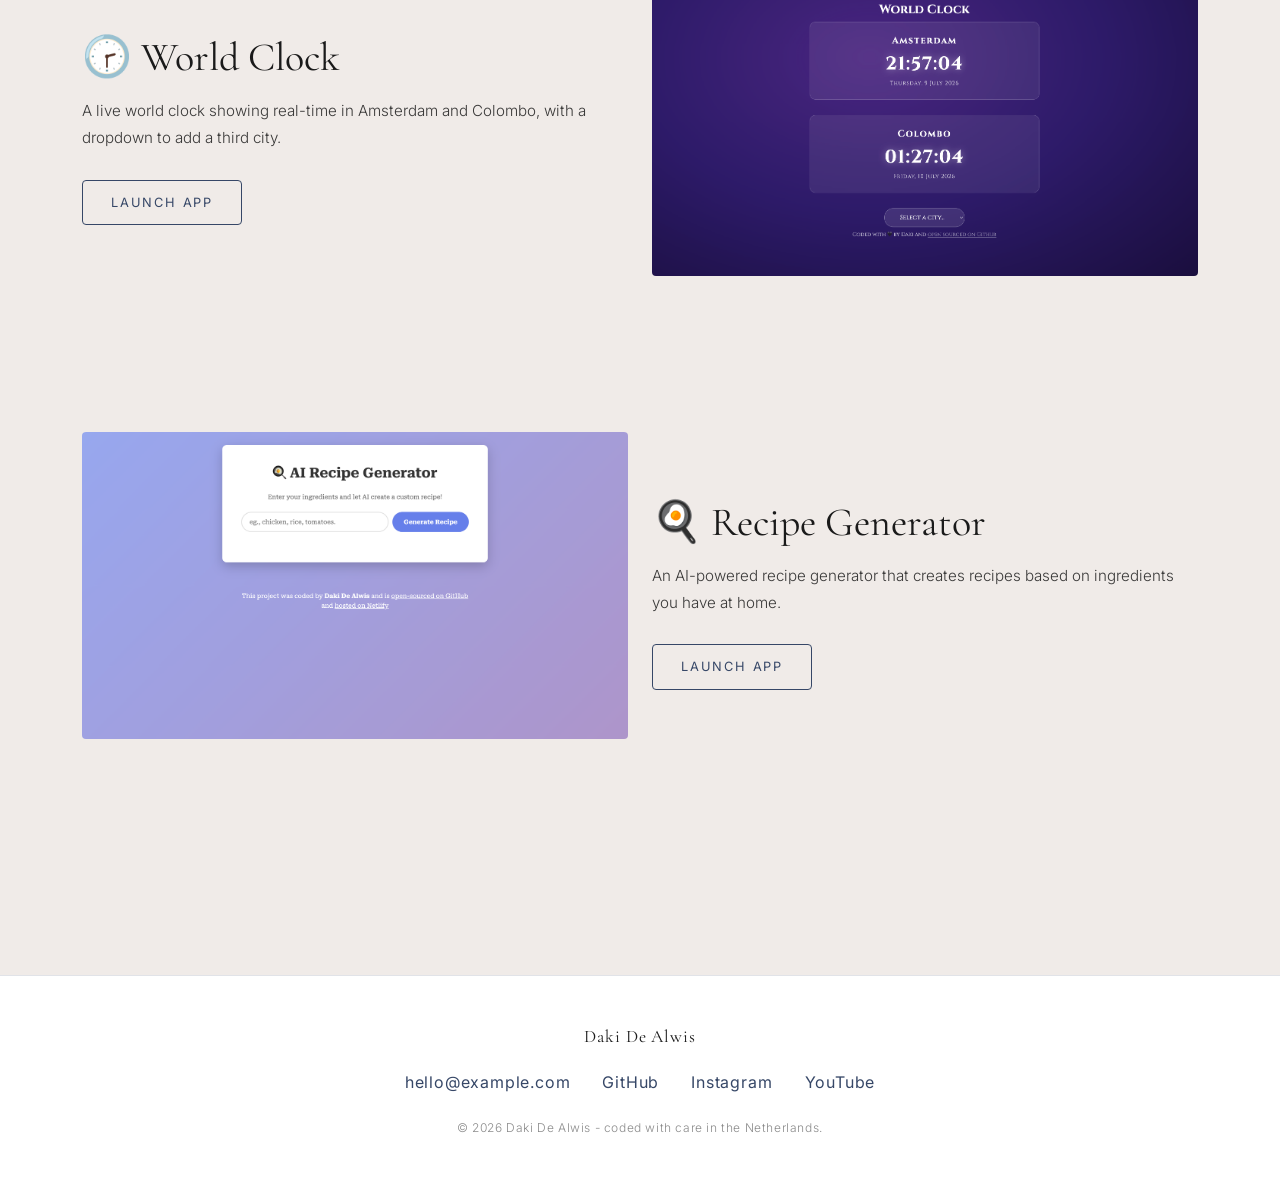
==== commit bf5f1c88: "Add consistent site-wide footer to all pages" ====
--- a/index.html
+++ b/index.html
@@ -61,7 +61,7 @@
                     <div class="col-md-6">
                         <h3>🌤️ Weather App</h3>
                         <p>A live weather application showing current conditions and a 5-day forecast for any city in the world.</p>
-                        <a href="elegant-squirrel-b3b1a8.netlify.app" target="_blank" class="launch-btn">Launch App</a> 
+                        <a href="https://elegant-squirrel-b3b1a8.netlify.app" target="_blank" class="launch-btn">Launch App</a> 
                     </div>
                 </div>
 
@@ -72,7 +72,7 @@
                 <div class="col-md-6 order-md-1">
                         <h3>🕝 World Clock</h3>
                         <p>A live world clock showing real-time in Amsterdam and Colombo, with a dropdown to add a third city.</p>
-                        <a href="dakiworldclock.netlify.app" target="_blank" class="launch-btn">Launch App</a>
+                        <a href="https://dakiworldclock.netlify.app" target="_blank" class="launch-btn">Launch App</a>
                     </div>
                 </div>
 
@@ -83,12 +83,23 @@
                     <div class="col-md-6">  
                         <h3>🍳 Recipe Generator</h3>
                         <p>An AI-powered recipe generator that creates recipes based on ingredients you have at home.</p>
-                        <a href="dakis-ai-recipe-generator.netlify.app" target="_blank" class="launch-btn">Launch App</a>
+                        <a href="https://dakis-ai-recipe-generator.netlify.app" target="_blank" class="launch-btn">Launch App</a>
                     </div>
                 </div>
 
         </div>
     </section>
+
+    <footer class="site-footer">
+        <p class="footer-brand">Daki De Alwis</p>
+        <div class="contact-links">
+            <a href="mailto:hello@example.com">hello@example.com</a>
+            <a href="https://github.com/dakibrittain-web" target="_blank">GitHub</a>
+            <a href="https://instagram.com/woolandtheforest" target="_blank">Instagram</a>
+            <a href="https://www.youtube.com/@woolandtheforest" target="_blank">YouTube</a>
+        </div>
+        <p class="footer-credit">© 2026 Daki De Alwis - coded with care in the Netherlands.</p>
+    </footer>
     
     <script src="https://cdn.jsdelivr.net/npm/bootstrap@5.3.0/dist/js/bootstrap.bundle.min.js">
     </script>
--- a/style.css
+++ b/style.css
@@ -228,6 +228,8 @@
   text-transform: uppercase;
   text-decoration: none;
   transition: all 0.3s ease;
+  background: transparent;
+  cursor: pointer;
 }
 
 .launch-btn:hover {
@@ -270,6 +272,14 @@
   gap: 16px;
   font-size: 0.95em;
   font-weight: 300;
+  transition:
+    transform 0.3s ease,
+    box-shadow 0.3s ease;
+}
+
+.card:hover {
+  transform: translateY(-6px);
+  box-shadow: 0 12px 24px rgba(54, 71, 103, 0.12);
 }
 
 #contact {
@@ -359,6 +369,125 @@
   opacity: 1;
 }
 
+.contact-container {
+  max-width: 700px;
+  margin: 0 auto;
+  padding: 100px 20px;
+  text-align: center;
+}
+
+.contact-container p {
+  font-size: 1rem;
+  line-height: 1.8;
+  opacity: 0.75;
+  font-weight: 300;
+  margin-bottom: 40px;
+}
+
+.contact-links {
+  display: flex;
+  justify-content: center;
+  gap: 32px;
+  flex-wrap: wrap;
+}
+
+.contact-links a {
+  color: var(--primary-color);
+  position: relative;
+  font-size: 1rem;
+  letter-spacing: 0.05em;
+  border-bottom: 1px solid transparent;
+  transition: border-color 0.3s ease;
+}
+
+.contact-links a::before {
+  content: "";
+  position: absolute;
+  inset: -8px -14px;
+  background: linear-gradient(
+    69.8deg,
+    rgba(25, 49, 108, 0.397) 2.8%,
+    rgba(1, 178, 201, 0.322) 97.8%
+  );
+  border-radius: 999px;
+  opacity: 0;
+  z-index: -1;
+  transition: opacity 0.3s ease;
+}
+
+.contact-links a:hover::before {
+  opacity: 1;
+}
+
+.contact-links a:hover {
+  border-color: var(--primary-color);
+}
+
+.contact-form {
+  max-width: 480px;
+  margin: 0 auto 60px;
+  text-align: left;
+  padding: 40px 0px;
+}
+
+.form-group {
+  margin-bottom: 24px;
+}
+
+.form-group label {
+  display: block;
+  font-size: 0.75rem;
+  letter-spacing: 0.12em;
+  text-transform: uppercase;
+  opacity: 0.6;
+  margin-bottom: 8px;
+}
+
+.form-group input,
+.form-group textarea {
+  width: 100%;
+  padding: 12px 16px;
+  border: 1px solid rgba(54, 71, 103, 0.25);
+  border-radius: 4px;
+  font-family: var(--font-body);
+  font-size: 0.95rem;
+  color: var(--text-dark);
+  background: #ffffff;
+  transition: border-color 0.3s ease;
+}
+
+.form-group textarea {
+  resize: vertical;
+  min-height: 120px;
+}
+
+.form-group input:focus,
+.form-group textarea:focus {
+  outline: none;
+  border-color: var(--primary-color);
+}
+
+.site-footer {
+  border-top: 1px solid rgba(54, 71, 103, 0.15);
+  padding: 48px 20px 32px;
+  text-align: center;
+}
+
+.footer-brand {
+  font-family: var(--font-display);
+  font-size: 1.1rem;
+  letter-spacing: 0.05em;
+  margin-bottom: 20px;
+}
+
+.footer-credit {
+  margin-top: 24px;
+  font-size: 0.75rem;
+  letter-spacing: 0.05em;
+  opacity: 0.5;
+  font-weight: 300;
+}
+
 @media (max-width: 768px) {
   .cards {
     flex-direction: column;
